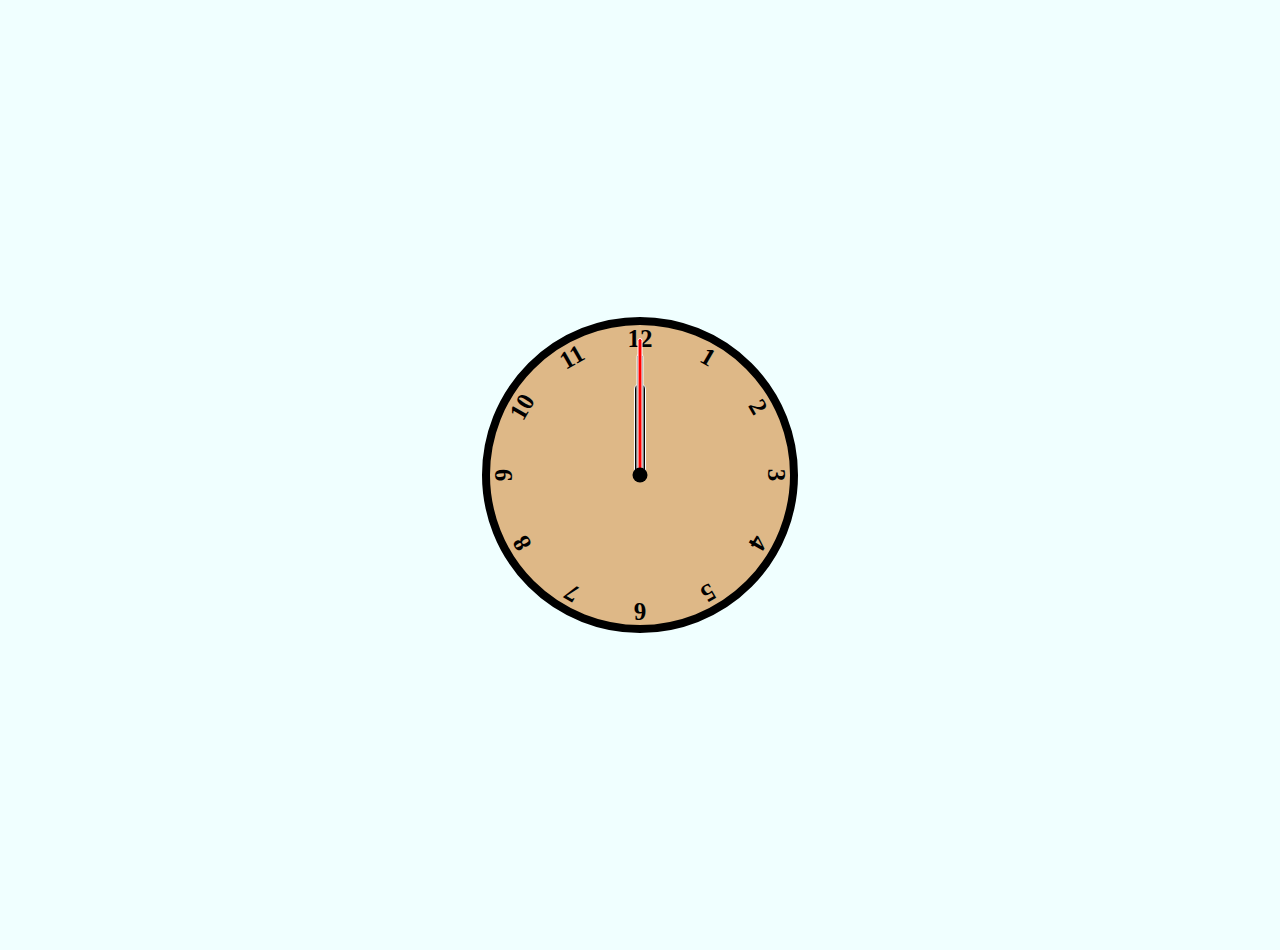
==== clock/index.html @ 85a16330 "first commit" ====
<!DOCTYPE html>
<html lang="en">
<head>
    <meta charset="UTF-8">
    <meta name="viewport" content="width=device-width, initial-scale=1.0">
    <title>Analog Clock</title>
    <link rel="stylesheet" href="style.css">
    <script src="script.js" defer></script>
</head>
<body>
<main class="main">
    <div class="clock-container">
        <div class="hand hour"></div>
        <div class="hand minute"></div>
        <div class="hand second"></div>

        <div class="number num1">1</div>
        <div class="number num2">2</div>
        <div class="number num3">3</div>
        <div class="number num4">4</div>
        <div class="number num5">5</div>
        <div class="number num6">6</div>
        <div class="number num7">7</div>
        <div class="number num8">8</div>
        <div class="number num9">9</div>
        <div class="number num10">10</div>
        <div class="number num11">11</div>
        <div class="number num12">12</div>
    </div>
</main>    
</body>
</html>
---- clock/style.css ----
* {
    font-family: 'Brush Script MT', cursive;
    font-weight: 800;
}
body {
    background-color: azure;
    margin: 25px 10px 25px 10px;
    display: flex;
    justify-content: center;
    align-items: center;
    min-height: 100vh;
    overflow: hidden; /* to stop overflow of webpage */
}

.clock-container {
    height: 300px;
    width: 300px;
    background-color: burlywood;
    border-radius: 50%;
    border: 8px solid black;
    position: relative;
}
.clock-container .number {
    font-size: 25px;
    --rotation: 0;
    position: absolute;
    height: 100%;
    width: 100%;
    text-align: center;
    transform: rotate(var(--rotation));
}
/* rotation for each div to put them in perfect place */
.clock-container .num1 {--rotation: 30deg;}
.clock-container .num2 {--rotation: 60deg;}
.clock-container .num3 {--rotation: 90deg;}
.clock-container .num4 {--rotation: 120deg;}
.clock-container .num5 {--rotation: 150deg;}
.clock-container .num6 {--rotation: 180deg;}
.clock-container .num7 {--rotation: 210deg;}
.clock-container .num8 {--rotation: 240deg;}
.clock-container .num9 {--rotation: 270deg;}
.clock-container .num10 {--rotation: 300deg;}
.clock-container .num11 {--rotation: 330deg;}
.clock-container .num12 {--rotation: 360deg;}

.clock-container .hand {
    --rotation: 0;
    position: absolute;
    bottom: 50%;
    left: 50%;
    background-color: black;
    border: 1px solid white;
    border-top-left-radius: 10px;
    border-top-right-radius: 10px;
    transform-origin: bottom;
    z-index: 10;
    transform: translateX(-50%) rotate(calc(var(--rotation) * 1deg));
}

/* black dot in the ceter of the clock */
.clock-container::after {
    content: '';
    position: absolute;
    background-color: black;
    z-index: 11;
    width: 15px;
    height: 15px;
    left: 50%;
    top: 50%;
    transform: translate(-50%, -50%);
    border-radius: 50%;
}

.clock-container .hand.second {
    width: 3px;
    height: 45%;
    background-color: red;
}
.clock-container .hand.minute {
    width: 5px;
    height: 40%;
    background-color: black;
}
.clock-container .hand.hour {
    width: 10px;
    height: 30%;
    background-color:black;
}
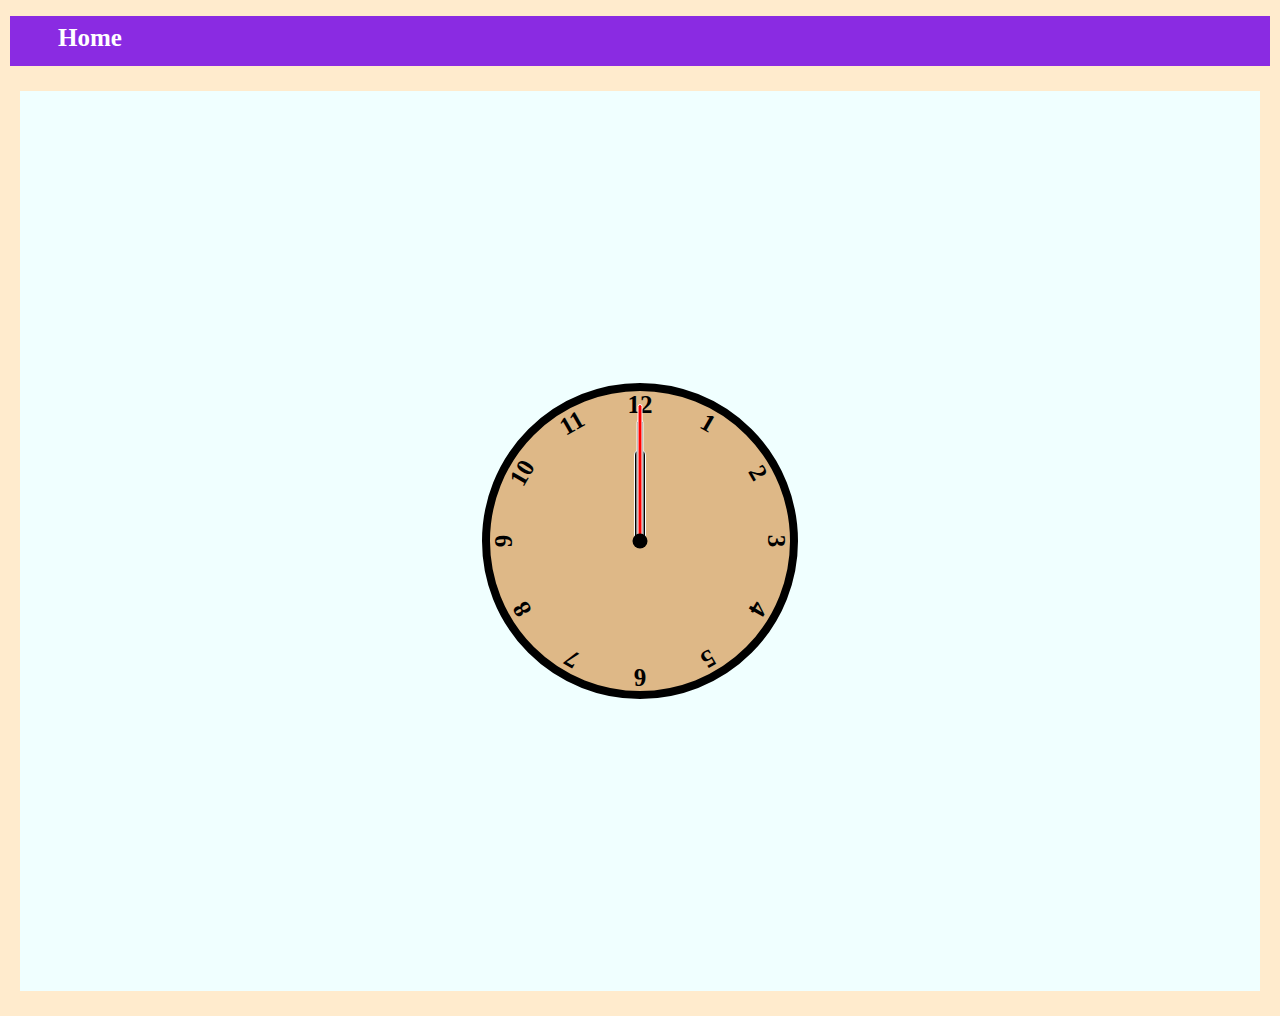
==== commit ffd4e87d: "page interface changed" ====
--- a/clock/index.html
+++ b/clock/index.html
@@ -4,10 +4,18 @@
     <meta charset="UTF-8">
     <meta name="viewport" content="width=device-width, initial-scale=1.0">
     <title>Analog Clock</title>
+    <link rel="stylesheet" href="../style.css">
     <link rel="stylesheet" href="style.css">
     <script src="script.js" defer></script>
 </head>
 <body>
+    <header>
+        <nav>
+            <ul>
+                <li><a href="../index.html">Home</a></li>
+            </ul>
+        </nav>
+    </header>
 <main class="main">
     <div class="clock-container">
         <div class="hand hour"></div>
--- a/style.css
+++ b/style.css
@@ -0,0 +1,30 @@
+body {
+    margin: 10px;
+    background-color: blanchedalmond;
+}
+header {
+    width: 100%;
+    height: 50px;
+    position: sticky;
+    list-style-type: none;
+    background-color: blueviolet;
+}
+
+header li {
+    list-style-type: none;
+    font-size: 25px;
+    font-weight: bold;
+    padding: 8px;
+}
+a {
+    text-decoration: none;
+    color:white;
+}
+.container .btn {
+    background-color: green;
+    height: 25px;
+    text-align: center;
+    text-decoration: none;
+    font-size: 16px;
+    cursor: pointer;
+}--- a/clock/style.css
+++ b/clock/style.css
@@ -1,8 +1,7 @@
-* {
+
+main {
     font-family: 'Brush Script MT', cursive;
     font-weight: 800;
-}
-body {
     background-color: azure;
     margin: 25px 10px 25px 10px;
     display: flex;
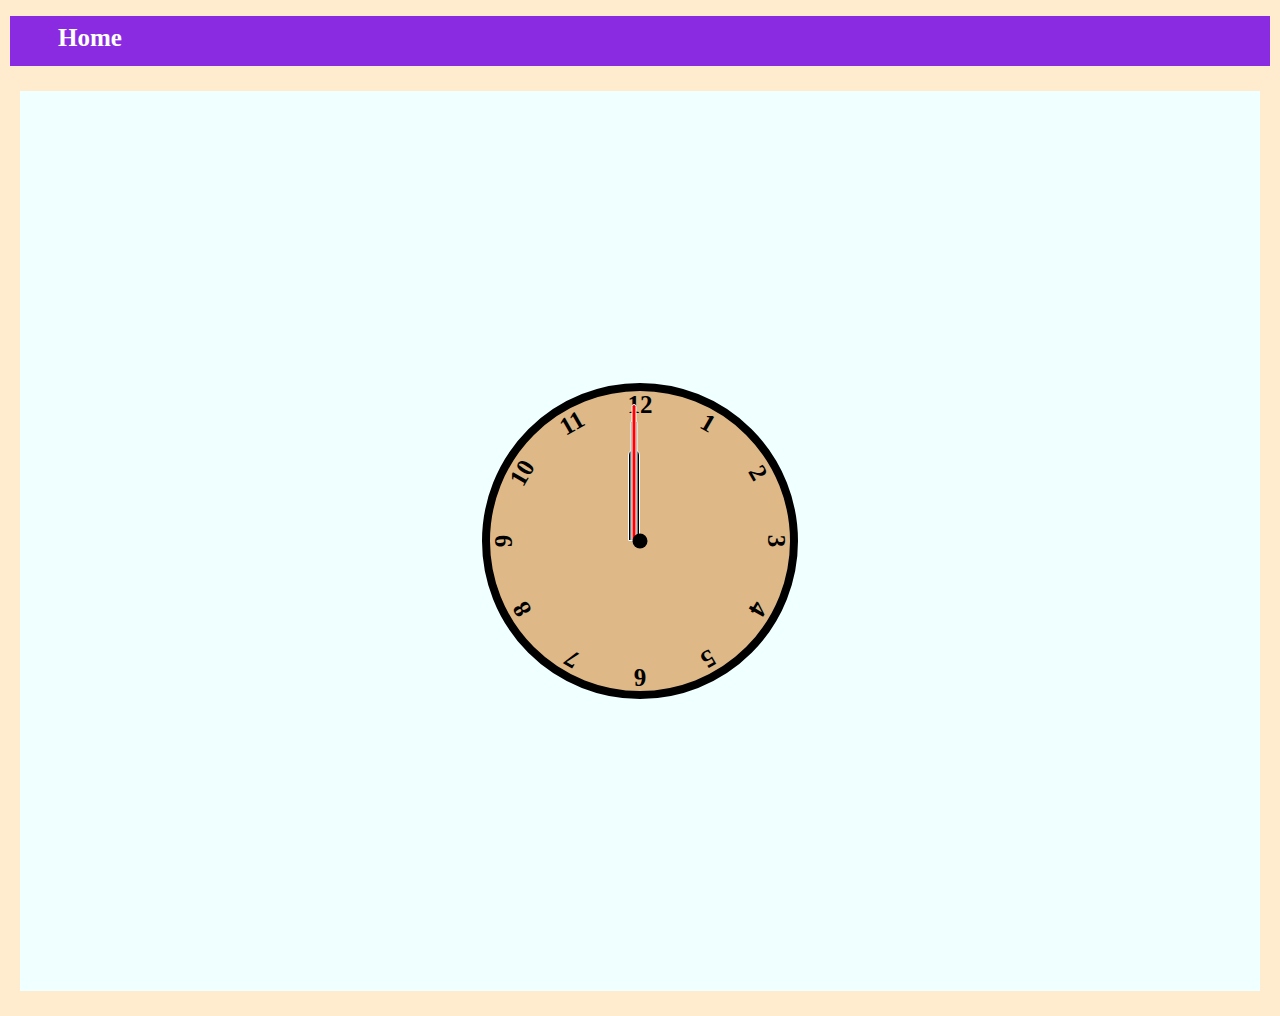
==== commit c579b027: "analogue clock working" ====
--- a/clock/index.html
+++ b/clock/index.html
@@ -35,6 +35,7 @@
         <div class="number num11">11</div>
         <div class="number num12">12</div>
     </div>
+    <div id="date"></div>
 </main>    
 </body>
 </html>--- a/clock/style.css
+++ b/clock/style.css
@@ -46,7 +46,7 @@
     --rotation: 0;
     position: absolute;
     bottom: 50%;
-    left: 50%;
+    left: 48%;
     background-color: black;
     border: 1px solid white;
     border-top-left-radius: 10px;
@@ -85,3 +85,6 @@
     height: 30%;
     background-color:black;
 }
+ #date {
+     display: block;
+ }
